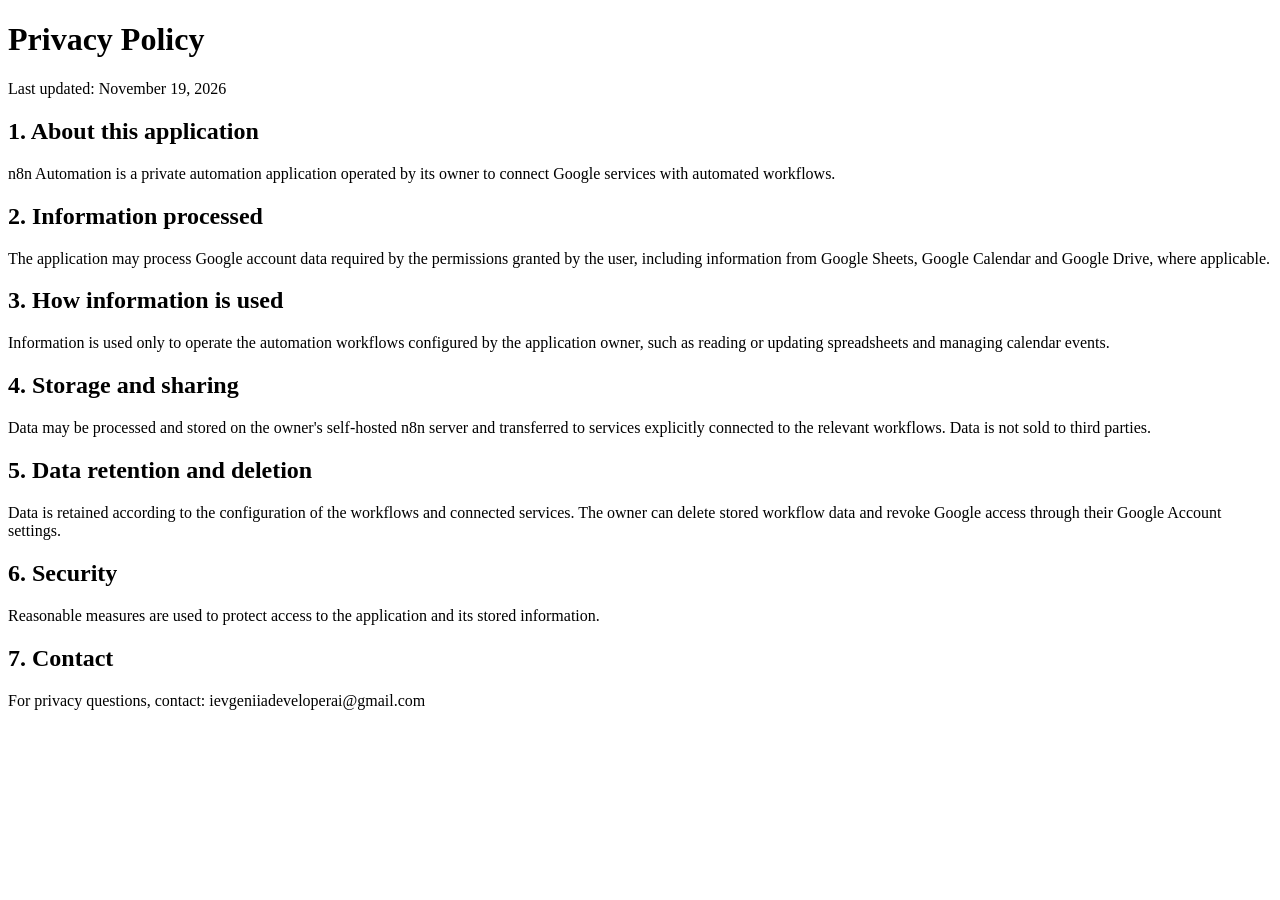
==== privacy.html @ 4d5d7c8b "Add privacy policy for n8n Automation application This file contains the privacy policy for the n8n " ====
<!DOCTYPE html>
<html lang="en">
<head>
  <meta charset="UTF-8">
  <meta name="viewport" content="width=device-width, initial-scale=1.0">
  <title>Privacy Policy – n8n Automation</title>
</head>
<body>
  <h1>Privacy Policy</h1>
  <p>Last updated: November 19, 2026</p>

  <h2>1. About this application</h2>
  <p>n8n Automation is a private automation application
  operated by its owner to connect Google services with
  automated workflows.</p>

  <h2>2. Information processed</h2>
  <p>The application may process Google account data
  required by the permissions granted by the user,
  including information from Google Sheets, Google
  Calendar and Google Drive, where applicable.</p>

  <h2>3. How information is used</h2>
  <p>Information is used only to operate the automation
  workflows configured by the application owner, such
  as reading or updating spreadsheets and managing
  calendar events.</p>

  <h2>4. Storage and sharing</h2>
  <p>Data may be processed and stored on the owner's
  self-hosted n8n server and transferred to services
  explicitly connected to the relevant workflows.
  Data is not sold to third parties.</p>

  <h2>5. Data retention and deletion</h2>
  <p>Data is retained according to the configuration
  of the workflows and connected services. The owner
  can delete stored workflow data and revoke Google
  access through their Google Account settings.</p>

  <h2>6. Security</h2>
  <p>Reasonable measures are used to protect access
  to the application and its stored information.</p>

  <h2>7. Contact</h2>
  <p>For privacy questions, contact:
  ievgeniiadeveloperai@gmail.com</p>
</body>
</html>
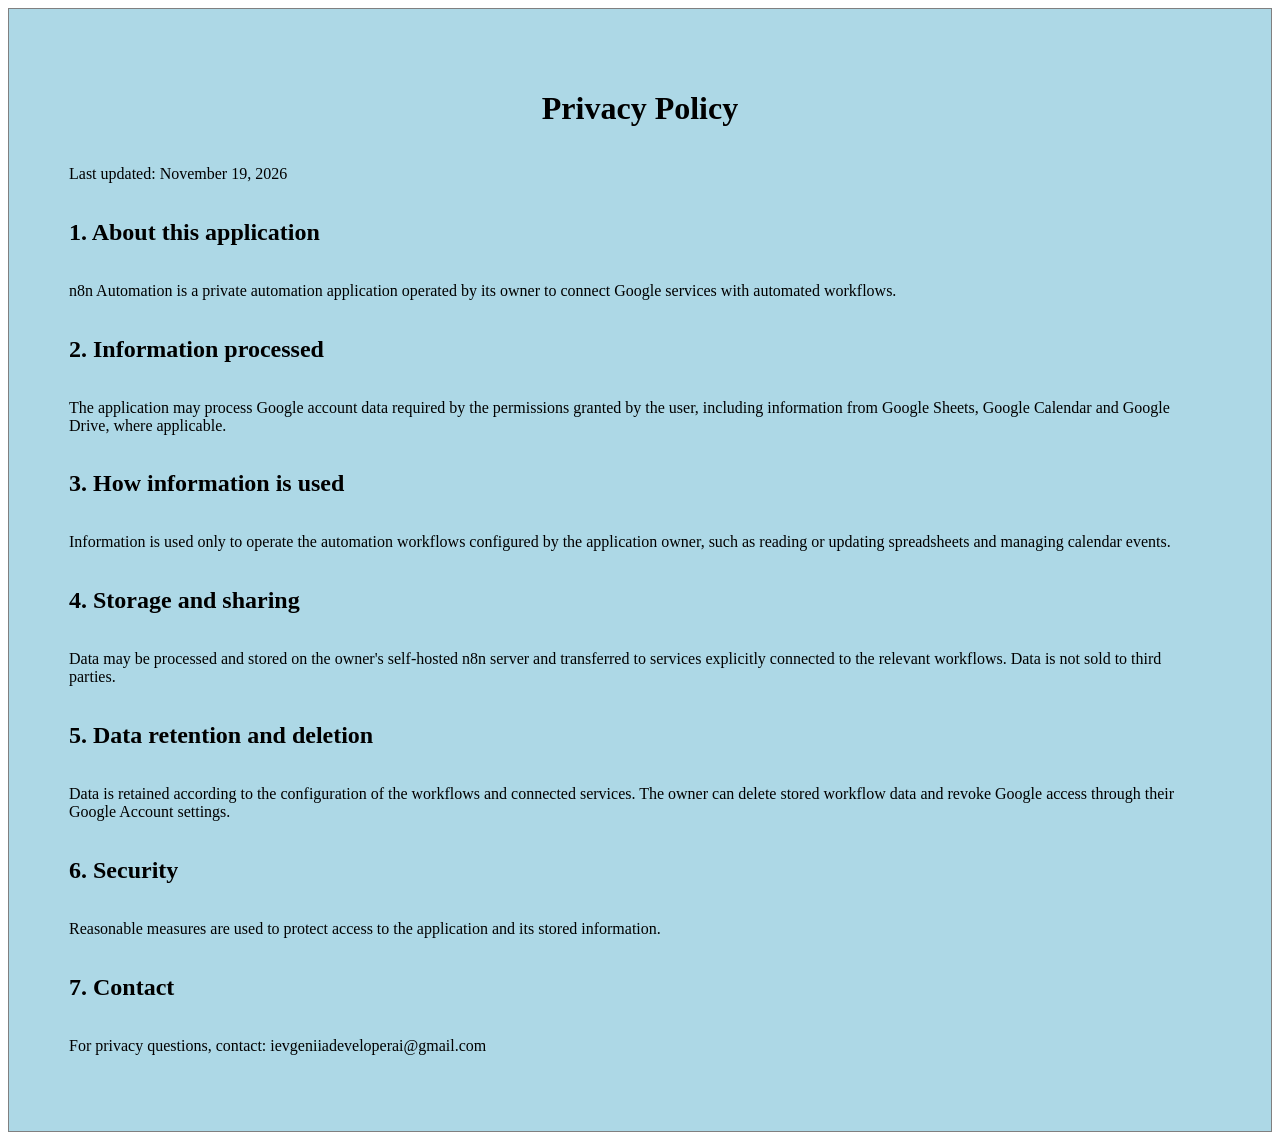
==== commit 98d8b2ba: "Wrap body content in a container div Added a container div for better layout structure." ====
--- a/privacy.html
+++ b/privacy.html
@@ -5,8 +5,10 @@
   <meta charset="UTF-8">
   <meta name="viewport" content="width=device-width, initial-scale=1.0">
   <title>Privacy Policy – n8n Automation</title>
+  <link rel="stylesheet" href="./style.css">
 </head>
 <body>
+  <div class=container>
   <h1>Privacy Policy</h1>
   <p>Last updated: November 19, 2026</p>
 
@@ -46,5 +48,6 @@
   <h2>7. Contact</h2>
   <p>For privacy questions, contact:
   ievgeniiadeveloperai@gmail.com</p>
-</body>
+  </div>
+  </body>
 </html>
--- a/style.css
+++ b/style.css
@@ -0,0 +1,15 @@
+.container {
+  padding: 60px;
+  background-color: lightblue;
+  border: 1px solid gray;
+  display:flex;
+  flex-direction:column;
+  justify-content:center;
+  align-content:center;
+}
+h1 {
+  text-align:center;
+}
+  
+  
+  
